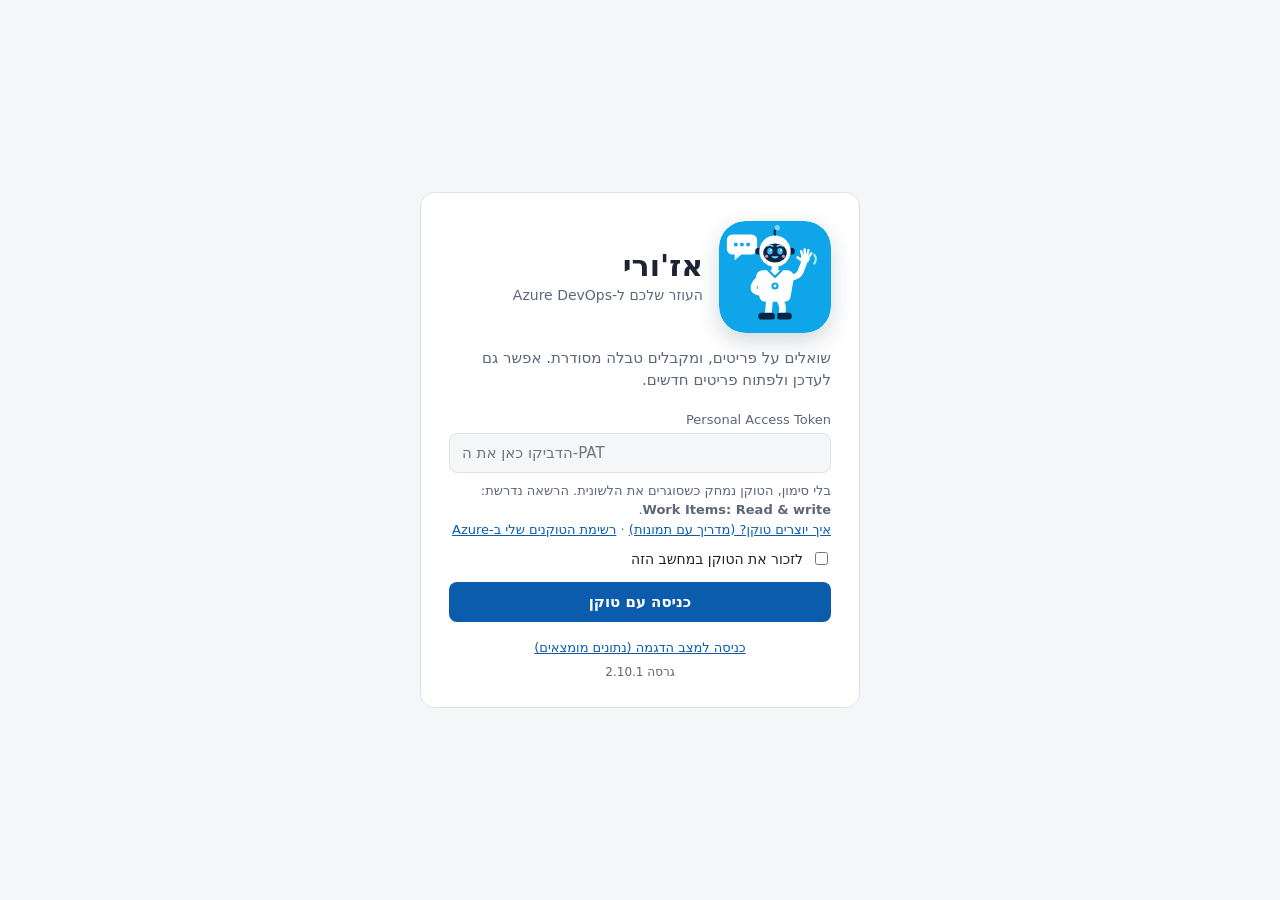
==== index.html @ 6123f3ff "2.10.1: Shared Services as a table in the team settings Co-Authored-By: Claude Opus 5.5 <noreply@ant" ====
<!doctype html>
<!-- אז'ורי (Azure Chat 2) -->
<html lang="he" dir="rtl">
<head>
<meta charset="utf-8">
<meta name="viewport" content="width=device-width, initial-scale=1">
<title>אז'ורי</title>
<link rel="icon" href="img/azuri-face.svg" type="image/svg+xml">
<link rel="stylesheet" href="css/app.css">
</head>
<body>

<!-- Login screen -->
<section id="login">
  <div class="card">
    <div class="brand"><img class="brand-bot" src="img/azuri.svg" alt="" width="112" height="112"><div><h1>אז'ורי</h1><p class="brand-sub">העוזר שלכם ל-Azure DevOps</p></div></div>
    <p>שואלים על פריטים, ומקבלים טבלה מסודרת. אפשר גם לעדכן ולפתוח פריטים חדשים.</p>

    <div id="msBlock">
      <button class="btn block ms" id="msLogin">
        <svg viewBox="0 0 21 21" aria-hidden="true"><rect x="1" y="1" width="9" height="9" fill="#f25022"/><rect x="11" y="1" width="9" height="9" fill="#7fba00"/><rect x="1" y="11" width="9" height="9" fill="#00a4ef"/><rect x="11" y="11" width="9" height="9" fill="#ffb900"/></svg>
        התחברות עם חשבון Microsoft
      </button>
      <div class="sep">או</div>
    </div>

    <form id="patForm">
      <label for="pat">Personal Access Token</label>
      <input class="field" id="pat" type="password" autocomplete="off" spellcheck="false" placeholder="הדביקו כאן את ה-PAT">
      <p class="small" style="margin:8px 0 10px">
        בלי סימון, הטוקן נמחק כשסוגרים את הלשונית. הרשאה נדרשת: <b>Work Items: Read &amp; write</b>.<br>
        <a href="help.html#token" target="_blank" rel="noopener">איך יוצרים טוקן? (מדריך עם תמונות)</a> · <a id="patHelp" target="_blank" rel="noopener">רשימת הטוקנים שלי ב-Azure</a>
      </p>
      <label class="remember"><input type="checkbox" id="remember"> לזכור את הטוקן במחשב הזה</label>
      <button class="btn block" id="patBtn" type="submit">כניסה עם טוקן</button>
    </form>

    <div id="loginErr" class="err hidden"></div>
    <div class="demo-link"><button id="demoBtn" type="button">כניסה למצב הדגמה (נתונים מומצאים)</button></div>
    <div class="ver" id="verLogin"></div>
  </div>
</section>

<!-- Main app -->
<section id="app" class="hidden">
  <header>
    <h2><img class="logo" src="img/azuri-face.svg" alt="" width="30" height="30"><span>אז'ורי</span> <span class="org">· <span id="orgName"></span></span></h2>
    <span class="who" id="who"></span>
    <button class="btn" id="newBtn">+ פריט חדש</button>
    <button class="btn bdbtn" id="bdBtn" title="פירוק פיצ'ר ל-User Stories ו-Tasks">פירוק פיצ'ר</button>
    <div class="menuwrap">
      <button class="btn ghost" id="setMenuBtn" aria-haspopup="menu" aria-expanded="false" aria-controls="setMenu">הגדרות <span aria-hidden="true">▾</span></button>
      <div class="menu hidden" id="setMenu" role="menu">
        <button type="button" role="menuitem" id="settingsBtn">הגדרת עמודות בדוח</button>
        <button type="button" role="menuitem" id="teamBtn">הגדרות לפתיחת פריט חדש</button>
      </div>
    </div>
    <button class="btn danger" id="clearBtn">ניקוי שיחה</button>
    <a class="btn info" id="helpBtn" href="help.html#usage" target="_blank" rel="noopener">מדריך</a>
    <button class="btn iconbtn danger-ic" id="logoutBtn" title="התנתקות" aria-label="התנתקות"><svg viewBox="0 0 24 24" aria-hidden="true" fill="none" stroke="currentColor" stroke-width="2" stroke-linecap="round" stroke-linejoin="round"><path d="M14 4H6a1 1 0 0 0-1 1v14a1 1 0 0 0 1 1h8"/><circle cx="11" cy="12" r=".6" fill="currentColor"/><path d="M15 12h7"/><path d="M19 9l3 3-3 3"/></svg></button>
  </header>
  <div class="banner hidden" id="demoBanner">מצב הדגמה: הנתונים מומצאים ולא מגיעים מ-Azure DevOps</div>
  <main id="chat"><div class="wrap" id="msgs"></div></main>
  <footer>
    <div class="chips" id="chips"></div>
    <form class="composer" id="composer">
      <textarea id="input" rows="1" placeholder="לדוגמה: 110047, 112074  או  110047 רק Title ו-State"></textarea>
      <button class="btn" type="submit" id="sendBtn">שליחה</button>
    </form>
  </footer>
</section>

<div class="overlay hidden" id="settings" role="dialog" aria-modal="true" aria-labelledby="setTitle">
  <div class="dialog">
    <div class="dlg-head">
      <h3 id="setTitle">הגדרת עמודות בדוח</h3>
      <p>העמודות והסדר שיופיעו בכל טבלה. ההגדרה נשמרת רק אצלך, במחשב הזה. אפשר עדיין לשנות לבקשה בודדת עם "רק", "תוסיף" ו"בלי".</p>
    </div>
    <div class="dlg-body">
      <div id="colList"></div>
      <div class="addrow">
        <select id="addSelect" aria-label="שדה להוספה"></select>
        <button class="btn ghost" type="button" id="addKnown">הוספה</button>
      </div>
      <div class="addrow">
        <input id="addCustom" placeholder="שדה אחר לפי שם, למשל Commited1" aria-label="שם שדה מותאם">
        <button class="btn ghost" type="button" id="addCustomBtn">הוספה</button>
      </div>
    </div>
    <div class="dlg-foot">
      <button class="btn" type="button" id="setSave">שמירה</button>
      <button class="btn ghost" type="button" id="setCancel">ביטול</button>
      <span class="sp"></span>
      <button class="btn ghost" type="button" id="setReset">איפוס לברירת המחדל של הצוות</button>
    </div>
  </div>
</div>

<div class="overlay hidden" id="bdDlg" role="dialog" aria-modal="true" aria-labelledby="bdTitle">
  <div class="dialog bd-dialog">
    <div class="dlg-head">
      <h3 id="bdTitle">פירוק פיצ'ר</h3>
      <p>כתבו במילים שלכם מה הפיצ'ר צריך לעשות. אז'ורי יפרק אותו ל-User Stories עם תנאי קבלה, בדיקות ו-Tasks. בשלב הזה שום דבר לא נשמר ב-Azure.</p>
    </div>
    <div class="dlg-body">
      <label for="bdText">מה הפיצ'ר שרוצים לעשות? <span class="req">*</span></label>
      <textarea id="bdText" class="bd-in" rows="5" placeholder="לדוגמה: מסך שבו החשב רואה את כל המוסדות שקיבלו תמיכה, עם סינון לפי שנה וסכום וייצוא לאקסל"></textarea>
      <label for="bdValue">מה הערך העסקי ללקוח? <span class="req">*</span></label>
      <textarea id="bdValue" class="bd-in" rows="2" placeholder="לדוגמה: החשב יודע תוך דקה כמה מוסדות קיבלו תמיכה, בלי לבקש דוח"></textarea>
      <label for="bdRole">מי המשתמש העיקרי?</label>
      <input id="bdRole" class="bd-in" placeholder="לדוגמה: חשב, רכזת, מנהל מערכת">
      <fieldset class="bd-ui">
        <legend>לפרק לרמת Task? <span class="req">*</span></legend>
        <label><input type="radio" name="bdTasks" value="1"> כן</label>
        <label><input type="radio" name="bdTasks" value="0"> לא</label>
      </fieldset>
      <div class="bd-small bd-hint">כן: לכל US ייפתחו Tasks של אפיון, פיתוח ובדיקות QA. השעות שתזינו ייכנסו ל-Original Estimate וגם ל-Remaining Work.</div>
      <fieldset class="bd-ui">
        <legend>האם נדרשים Shared Services? <span class="req">*</span></legend>
        <label><input type="radio" name="bdShared" value="1"> כן</label>
        <label><input type="radio" name="bdShared" value="0"> לא</label>
      </fieldset>
      <fieldset class="bd-svc hidden" id="bdSvcList">
        <legend>מי נדרש? לכל אחד ייפתח User Story ייעודי</legend>
        <div id="bdSvcBoxes"></div>
      </fieldset>
      <div class="bd-err hidden" id="bdErr" role="alert"></div>
    </div>
    <div class="dlg-foot">
      <button class="btn" type="button" id="bdGo">פירוק</button>
      <button class="btn ghost" type="button" id="bdCancel">ביטול</button>
      <span class="sp"></span>
      <button class="btn ghost" type="button" id="bdImport" title="קובץ CSV או Excel במבנה של אז'ורי (למשל מ-AI)">ייבוא מקובץ</button>
      <input type="file" id="bdImportFile" class="bd-file" accept=".csv,.xlsx,.json,.txt,.md" aria-label="ייבוא פירוק מקובץ">
    </div>
  </div>
</div>

<div class="overlay hidden" id="lightbox" role="dialog" aria-modal="true" aria-label="תמונה">
  <figure class="lb"><img id="lbImg" alt=""><figcaption id="lbCap"></figcaption></figure>
</div>

<div class="tpanel hidden" id="bcPanel" role="dialog" aria-modal="true" aria-labelledby="bcTitle">
  <div class="tp-head">
    <h2 id="bcTitle">יצירת הפירוק ב-Azure</h2>
    <span class="sp"></span>
    <button class="btn ghost" id="bcClose" type="button">סגירה</button>
  </div>
  <div class="tp-body" id="bcBody"></div>
  <div class="bc-foot hidden" id="bcFoot">
    <div id="bcCheck" aria-live="polite"></div>
    <div class="bc-foot-acts">
      <button class="btn" type="button" id="bcGo" disabled>יש להשלים פרטים</button>
      <div class="bc-confirm hidden" id="bcConfirm">
        <span id="bcConfirmText"></span>
        <button class="btn" type="button" id="bcYes">כן, ליצור</button>
        <button class="btn ghost" type="button" id="bcNo">חזרה</button>
      </div>
    </div>
  </div>
</div>

<div class="tpanel hidden" id="teamPanel" role="dialog" aria-modal="true" aria-labelledby="teamTitle">
  <div class="tp-head">
    <h2 id="teamTitle">הגדרות לפתיחת פריט חדש</h2>
    <span class="tp-status" id="teamStatus"></span>
    <span class="sp"></span>
    <button class="btn" id="teamSave" type="button">שמירה לצוות</button>
    <button class="btn ghost" id="teamDownload" type="button">הורדת קובץ</button>
    <button class="btn ghost" id="teamClose" type="button">סגירה</button>
  </div>
  <div class="tp-confirm hidden" id="teamConfirm" role="alert"></div>
  <nav class="tabs" id="teamTabs" aria-label="לשוניות">
    <button type="button" data-tab="fields">שדות חובה</button>
    <button type="button" data-tab="template">תבנית Description</button>
    <button type="button" data-tab="shared">Shared Services</button>
    <button type="button" data-tab="github">חיבור ל-GitHub</button>
  </nav>
  <div class="tp-types" id="teamTypesRow"><span class="muted">סוג פריט:</span><div class="segs" id="teamTypes"></div></div>
  <div class="tp-body" id="teamBody"></div>
</div>

<aside class="epanel hidden" id="editPanel" role="dialog" aria-modal="true" aria-labelledby="epTitle">
  <div class="ep-head">
    <div class="ep-titles"><h2 id="epTitle"></h2><div class="muted" id="epSub"></div></div>
    <button class="btn ghost sm" type="button" id="epChild">+ תת-פריט</button>
    <a class="btn ghost sm" id="epLink" target="_blank" rel="noopener">פתיחה ב-Azure</a>
    <button class="btn ghost sm" type="button" id="epClose" aria-label="סגירה">✕</button>
  </div>
  <div class="ep-body">
    <div id="epCreateRow" class="hidden">
      <div id="epAskParent" class="askparent hidden">
        <span class="eplabel" id="epAskText">האם יש Epic אב?</span>
        <div class="segs" role="radiogroup" aria-labelledby="epAskText"><button type="button" class="seg" role="radio" data-v="yes">כן</button><button type="button" class="seg" role="radio" data-v="no">לא</button></div>
      </div>
      <div id="epParentWrap">
      <label class="eplabel" for="epParent" id="epParentLabel">פריט אב (חובה)</label>
      <div class="parentrow picker"><input id="epParent" placeholder="מספר פריט, או מילים מהכותרת / התיאור" autocomplete="off" role="combobox" aria-controls="epParentList" aria-autocomplete="list"><div class="pk-panel hidden" id="epParentList" role="listbox"></div><span id="epParentInfo" class="muted"></span></div>
      </div>
      <span class="eplabel" id="epTypesLabel">סוג פריט</span>
      <div class="segs" id="epTypes" role="group" aria-labelledby="epTypesLabel"></div>
    </div>
    <div id="epFields"></div>
    <select id="epAdd" aria-label="הוספת שדה לעריכה"></select>
    <div id="epCommentWrap">
      <label for="epComment" class="eplabel">תגובה לדיון (לא חובה)</label>
      <textarea id="epComment" rows="3" placeholder="תתווסף ל-Discussion של הפריט"></textarea>
    </div>
    <div class="epcheck" id="epCheck" aria-live="polite"></div>
  </div>
  <div class="ep-foot">
    <button class="btn" type="button" id="epSave" disabled>שמירה ב-Azure</button>
    <button class="btn ghost" type="button" id="epCancel">ביטול</button>
  </div>
</aside>

<div class="toast" id="toast"></div>

<script src="js/team.js"></script>
<script src="js/meta.js"></script>
<script src="js/team-settings.js"></script>
<script src="js/pickers.js"></script>
<script src="js/edit.js"></script>
<script src="js/search.js"></script>
<script src="js/breakdown.js"></script>
<script src="js/breakdown-ui.js"></script>
<script src="js/breakdown-create.js"></script>
<script src="js/core.js"></script>
</body>
</html>
---- css/app.css ----
:root{
  --bg:#f5f6f8; --panel:#ffffff; --ink:#1d2330; --muted:#5d6678; --line:#dde1e8;
  --accent:#0b5cad; --accent-ink:#ffffff; --accent-soft:#e6eff9;
  --user:#0b5cad; --user-ink:#ffffff; --bad:#b42318; --bad-soft:#fdecea; --warn-soft:#fff6db;
  --row:#fafbfc; --radius:10px;
  font-family:"Segoe UI",system-ui,-apple-system,Arial,sans-serif;
}
@media (prefers-color-scheme: dark){
  :root{--bg:#14171d;--panel:#1c2028;--ink:#e7eaf0;--muted:#9aa3b5;--line:#2e3440;--accent:#5ea0e8;--accent-ink:#0d1520;--accent-soft:#1f2c3d;--user:#2d5f96;--user-ink:#fff;--bad:#ff8a80;--bad-soft:#3a1f1f;--warn-soft:#3a3220;--row:#20252e}
}
*{box-sizing:border-box}
html,body{margin:0;height:100%;background:var(--bg);color:var(--ink);font-size:15px}
button{font:inherit;cursor:pointer}
input,textarea{font:inherit;color:inherit}
.hidden{display:none!important}

/* Login */
#login{min-height:100%;display:flex;align-items:center;justify-content:center;padding:24px 16px}
.card{background:var(--panel);border:1px solid var(--line);border-radius:14px;padding:28px;max-width:440px;width:100%}
.card h1{font-size:22px;margin:0 0 6px}
.card p{color:var(--muted);margin:0 0 20px;line-height:1.5}
.btn{border:0;border-radius:8px;padding:11px 16px;background:var(--accent);color:var(--accent-ink);font-weight:600}
.btn:disabled{opacity:.6;cursor:default}
.btn.ghost{background:transparent;color:var(--accent);border:1px solid var(--line);font-weight:500}
.btn.block{width:100%}
.ms{display:flex;align-items:center;justify-content:center;gap:10px}
.ms svg{width:18px;height:18px}
.sep{display:flex;align-items:center;gap:10px;color:var(--muted);font-size:13px;margin:18px 0}
.sep::before,.sep::after{content:"";flex:1;height:1px;background:var(--line)}
label{display:block;font-size:13px;color:var(--muted);margin-bottom:6px}
.field{width:100%;padding:10px 12px;border:1px solid var(--line);border-radius:8px;background:var(--bg);direction:ltr;text-align:left}
.small{font-size:13px;color:var(--muted);line-height:1.5}
.small a{color:var(--accent)}
.err{background:var(--bad-soft);color:var(--bad);border-radius:8px;padding:10px 12px;font-size:14px;margin-top:14px}
.remember{display:flex;align-items:center;gap:8px;font-size:14px;color:var(--ink);margin:0 0 14px;cursor:pointer}
.demo-link{display:block;text-align:center;margin-top:18px;font-size:13px;color:var(--muted)}
.demo-link button{background:none;border:0;color:var(--accent);text-decoration:underline;padding:0}

/* App */
#app{height:100%;display:flex;flex-direction:column}
header{display:flex;align-items:center;gap:12px;padding:12px 16px;background:var(--panel);border-bottom:1px solid var(--line)}
header h2{font-size:17px;margin:0;flex:1}
header .who{font-size:13px;color:var(--muted)}
header .btn{padding:7px 12px;font-size:13px}
.banner{background:var(--warn-soft);text-align:center;font-size:13px;padding:6px 16px}
#chat{flex:1;overflow-y:auto;padding:20px 16px}
.wrap{max-width:1200px;margin:0 auto;display:flex;flex-direction:column;gap:14px}
.msg{max-width:100%}
.msg.user{align-self:flex-start;background:var(--user);color:var(--user-ink);padding:9px 14px;border-radius:14px 14px 14px 4px;max-width:80%;white-space:pre-wrap}
.msg.bot{align-self:stretch;background:var(--panel);border:1px solid var(--line);border-radius:var(--radius);padding:14px}
.msg.bot.error{background:var(--bad-soft);color:var(--bad);border-color:transparent}
.meta{font-size:13px;color:var(--muted);margin-bottom:10px;display:flex;flex-wrap:wrap;gap:8px;align-items:center}
.meta .sp{flex:1}
.actions{display:flex;gap:8px}
.actions .btn{padding:6px 12px;font-size:13px}
.tbl{position:relative;overflow-x:auto;border:1px solid var(--line);border-radius:8px}
table{border-collapse:collapse;width:100%;font-size:14px}
th,td{padding:8px 10px;border-bottom:1px solid var(--line);text-align:right;vertical-align:top}
th{background:var(--accent-soft);font-weight:600;position:sticky;top:0}
tr:nth-child(even) td{background:var(--row)}
td.long{white-space:pre-wrap;min-width:280px;max-width:640px;line-height:1.5}
td.na{color:var(--muted)}
td.att{white-space:pre-wrap;min-width:180px;max-width:260px;line-height:1.5}
td a{color:var(--accent);text-decoration:none;font-weight:600}
td.missing{color:var(--bad)}
.notes{font-size:13px;color:var(--muted);margin-top:10px;line-height:1.6}
.help h3{margin:0 0 8px;font-size:15px}
.help code{background:var(--accent-soft);padding:1px 6px;border-radius:4px;direction:ltr;unicode-bidi:embed}
.help ul{margin:6px 0 0;padding-inline-start:20px;line-height:1.8}
.typing{color:var(--muted);font-size:14px}
footer{background:var(--panel);border-top:1px solid var(--line);padding:12px 16px}
.composer{max-width:1200px;margin:0 auto;display:flex;gap:10px;align-items:flex-end}
.composer textarea{flex:1;resize:none;border:1px solid var(--line);border-radius:10px;padding:10px 12px;background:var(--bg);min-height:44px;max-height:160px}
.chips{max-width:1200px;margin:0 auto 8px;display:flex;gap:6px;flex-wrap:wrap}
.chip{border:1px solid var(--line);background:var(--bg);color:var(--muted);border-radius:999px;padding:4px 10px;font-size:12px}
/* Settings */
.overlay{position:fixed;inset:0;background:rgba(10,14,22,.45);display:flex;align-items:center;justify-content:center;padding:16px;z-index:10}
.dialog{background:var(--panel);border:1px solid var(--line);border-radius:14px;width:100%;max-width:520px;max-height:90vh;display:flex;flex-direction:column}
.dialog h3{margin:0;font-size:17px}
.dlg-head{padding:16px 18px 6px}
.dlg-head p{margin:6px 0 0;font-size:13px;color:var(--muted);line-height:1.5}
.dlg-body{padding:8px 18px;overflow-y:auto}
.dlg-foot{padding:12px 18px 16px;display:flex;gap:8px;border-top:1px solid var(--line)}
.dlg-foot .sp{flex:1}
.colrow{display:flex;align-items:center;gap:8px;padding:7px 10px;border:1px solid var(--line);border-radius:8px;margin-bottom:6px;background:var(--bg)}
.colrow .nm{flex:1;font-size:14px}
.colrow .nm small{color:var(--muted)}
.ib{border:1px solid var(--line);background:var(--panel);color:var(--ink);border-radius:6px;width:30px;height:28px;padding:0;font-size:14px}
.ib:disabled{opacity:.35;cursor:default}
.ib.del{color:var(--bad)}
.addrow{display:flex;gap:8px;margin:12px 0 4px}
.addrow select,.addrow input{flex:1;padding:8px 10px;border:1px solid var(--line);border-radius:8px;background:var(--bg);min-width:0}
.addrow .btn{padding:8px 12px;font-size:13px}
.ver{font-size:12px;color:var(--muted);text-align:center;margin-top:10px}
.imgref{display:block;margin:6px 0;position:relative}
.imgref .ph{color:var(--muted);font-size:13px}
.imgref.failed .ph{color:var(--bad)}
.imgref .sr{position:absolute;width:1px;height:1px;overflow:hidden;clip:rect(0 0 0 0)}
.thumb{display:block;max-width:min(240px,100%);max-height:170px;border:1px solid var(--line);border-radius:6px;cursor:zoom-in;background:#fff}
.lb{margin:0;max-width:95vw;max-height:92vh;display:flex;flex-direction:column;align-items:center;gap:8px;cursor:zoom-out}
.lb img{max-width:95vw;max-height:85vh;border-radius:8px;background:#fff}
.lb figcaption{color:#fff;font-size:14px}
.toast{position:fixed;bottom:90px;left:50%;transform:translateX(-50%);background:var(--ink);color:var(--panel);padding:8px 14px;border-radius:8px;font-size:14px;opacity:0;transition:opacity .2s;pointer-events:none}
.toast.show{opacity:1}
@media (max-width:600px){header .who{display:none} td.long{min-width:240px}}

/* ---------- Team settings ---------- */
.tpanel{position:fixed;inset:0;background:var(--bg);z-index:20;display:flex;flex-direction:column}
.tp-head{display:flex;align-items:center;gap:10px;flex-wrap:wrap;padding:12px 16px;background:var(--panel);border-bottom:1px solid var(--line)}
.tp-head h2{margin:0;font-size:17px}
.tp-head .btn{padding:7px 12px;font-size:13px}
.tp-status{font-size:13px;color:var(--muted)}
.tp-status.dirty{color:var(--bad)}
.tp-confirm{display:flex;align-items:center;gap:10px;flex-wrap:wrap;padding:10px 16px;background:var(--warn-soft);font-size:14px}
.tp-confirm .btn{padding:6px 12px;font-size:13px}
.tabs{display:flex;gap:4px;padding:8px 16px 0;background:var(--panel);border-bottom:1px solid var(--line);overflow-x:auto}
.tabs button{border:0;background:none;padding:9px 14px;color:var(--muted);border-bottom:3px solid transparent;font-weight:600;white-space:nowrap}
.tabs button.on{color:var(--accent);border-bottom-color:var(--accent)}
.tp-types{display:flex;align-items:center;gap:10px;flex-wrap:wrap;padding:10px 16px}
.segs{display:flex;gap:6px;flex-wrap:wrap}
.seg{border:1px solid var(--line);background:var(--panel);color:var(--ink);border-radius:999px;padding:5px 12px;font-size:13px}
.seg.on{background:var(--accent);border-color:var(--accent);color:var(--accent-ink)}
.tp-body{flex:1;overflow-y:auto;padding:4px 16px 24px;max-width:1200px;width:100%;margin:0 auto}
.tbar{display:flex;align-items:center;gap:10px;flex-wrap:wrap;margin:10px 0}
.tbar input[type=search]{padding:8px 10px;border:1px solid var(--line);border-radius:8px;background:var(--panel);min-width:220px}
.chk{display:inline-flex;align-items:center;gap:6px;font-size:14px;cursor:pointer}
.muted{color:var(--muted);font-size:13px}
.pad{padding:16px}
.sp{flex:1}
.fgroup{background:var(--panel);border:1px solid var(--line);border-radius:10px;margin:10px 0}
.fgroup summary{padding:10px 14px;font-weight:600;cursor:pointer}
.ftable,.ttable{border-collapse:collapse;width:100%;font-size:14px}
.ftable th,.ftable td,.ttable th,.ttable td{padding:7px 10px;border-top:1px solid var(--line);text-align:right;vertical-align:middle}
.ftable th,.ttable th{background:var(--accent-soft);font-weight:600}
.ftable td.ref{color:var(--muted)}
.ftable td.ref small{display:block;font-size:11px;opacity:.8}
.ftable input[type=checkbox],.ttable input[type=checkbox]{width:18px;height:18px}
.lock{font-size:11px;color:var(--muted);margin-inline-start:6px}
.ttable{background:var(--panel);border:1px solid var(--line);border-radius:10px}
.ttable td.ord{white-space:nowrap}
.ttable td.c{text-align:center}
.ttable .hin{width:100%;min-width:220px;padding:7px 9px;border:1px solid var(--line);border-radius:6px;background:var(--bg)}
.ttable .rich{min-height:34px;min-width:200px;padding:6px 9px;border:1px solid var(--line);border-radius:6px;background:var(--bg);line-height:1.5}
.alias{font-size:11px;color:var(--muted);margin-top:3px}
.pvwrap{margin-top:14px;border:1px solid var(--line);border-radius:10px;background:var(--panel)}
.pvhead{padding:8px 12px;font-size:13px;color:var(--muted);border-bottom:1px solid var(--line)}
.pv{padding:12px 14px;line-height:1.6;background:#fff;color:#1d2330;border-radius:0 0 10px 10px}
.reqmark{font-size:11px;font-weight:600;color:#fff;background:#b42318;border-radius:4px;padding:1px 6px;margin-inline-start:6px;text-decoration:none;display:inline-block}
.ghbox{max-width:680px;background:var(--panel);border:1px solid var(--line);border-radius:10px;padding:16px 18px;margin-top:10px;line-height:1.6}
.ghbox .field{margin-bottom:8px}
.ghbox code{background:var(--accent-soft);padding:1px 6px;border-radius:4px}
@media (max-width:700px){.ttable thead{display:none}.ttable tr{display:grid;grid-template-columns:1fr auto;gap:6px;padding:8px;border-top:1px solid var(--line)}.ttable td{border:0;padding:2px}.ttable td.ord{grid-column:1/-1}}

/* ---------- Editing ---------- */
td.ed{cursor:pointer}
td.ed:hover{outline:2px solid var(--accent-soft);outline-offset:-2px;background:var(--accent-soft)}
td.idc{white-space:nowrap}
.rowedit{border:0;background:none;color:var(--accent);margin-inline-start:6px;padding:0 4px;font-size:14px;opacity:.65}
.rowedit:hover,.rowedit:focus{opacity:1}
.btn.sm{padding:5px 10px;font-size:12px}
.epanel{position:fixed;top:0;bottom:0;inset-inline-start:0;width:min(560px,100vw);background:var(--panel);border-inline-end:1px solid var(--line);box-shadow:0 0 0 100vmax rgba(10,14,22,.35);z-index:15;display:flex;flex-direction:column}
.ep-head{display:flex;align-items:flex-start;gap:8px;padding:14px 16px;border-bottom:1px solid var(--line)}
.ep-titles{flex:1;min-width:0}
.ep-titles h2{margin:0;font-size:17px}
.ep-titles .muted{white-space:nowrap;overflow:hidden;text-overflow:ellipsis}
.ep-body{flex:1;overflow-y:auto;padding:12px 16px;display:flex;flex-direction:column;gap:10px}
.ep-foot{display:flex;gap:8px;padding:12px 16px;border-top:1px solid var(--line)}
.eprow{border:1px solid var(--line);border-radius:10px;padding:10px;background:var(--bg)}
.eprow.needed{border-color:var(--bad);background:var(--bad-soft)}
.ephead{display:flex;align-items:center;gap:8px;margin-bottom:6px}
.ephead label{flex:1;font-weight:600;font-size:14px;color:var(--ink);margin:0}
.need{font-size:11px;font-weight:600;color:#fff;background:#b42318;border-radius:4px;padding:1px 6px;margin-inline-start:8px}
.editor select,.editor input,#epAdd,#epComment{width:100%;padding:8px 10px;border:1px solid var(--line);border-radius:8px;background:var(--panel);font:inherit;color:inherit}
#epComment{resize:vertical}
.eplabel{font-size:13px;color:var(--muted);margin:0}
.rtbar{display:flex;gap:4px;margin-bottom:6px;flex-wrap:wrap}
.rich.big{min-height:140px;max-height:420px;overflow:auto;padding:8px 10px;border:1px solid var(--line);border-radius:8px;background:#fff;color:#1d2330;line-height:1.55}
.rich.big img,.edimg{max-width:100%;height:auto}
.epcheck .bad,.ptable .bad{color:var(--bad)}
.epcheck .bad{background:var(--bad-soft);border-radius:8px;padding:8px 10px;margin-bottom:6px}
.diffs{border:1px solid var(--line);border-radius:8px;padding:8px 10px;background:var(--panel);display:flex;flex-direction:column;gap:4px;font-size:14px}
.before{color:var(--muted);text-decoration:line-through}
.after{color:var(--ink);font-weight:600}
.msg.bot.ok{background:var(--accent-soft);border-color:transparent;font-size:14px}
.ptable td.warn{color:#9a6700}
.ptable td.okc{color:#1a7f37;font-weight:600}
.fillbox{margin-top:10px;display:flex;flex-direction:column;gap:8px}
.fillnote{font-size:13px;color:var(--bad)}
.actions.pa{margin-top:10px}
@media (prefers-color-scheme: dark){.ptable td.okc{color:#5fd07a}.ptable td.warn{color:#e3b341}}

/* ---------- Creating ---------- */
#epCreateRow{display:flex;flex-direction:column;gap:8px}
#epCreateRow.hidden{display:none}
.parentrow{display:flex;flex-direction:column;gap:4px}
.parentrow input{width:100%;padding:8px 10px;border:1px solid var(--line);border-radius:8px;background:var(--panel);font:inherit;color:inherit;direction:rtl;unicode-bidi:plaintext;text-align:right}
#epParentInfo.bad{color:var(--bad)}
#epParentInfo.warn{color:#9a6700}
.msg.bot.ok .again{margin-inline-start:8px;vertical-align:middle}
@media (max-width:600px){header .btn{padding:6px 9px}}
@media (max-width:600px){
  header{flex-wrap:wrap;gap:8px;padding:10px 12px}
  header h2{flex-basis:100%;font-size:16px}
  header .btn{padding:6px 9px;font-size:12px}
}

/* ---------- Pickers ---------- */
.picker{position:relative}
.pk-input,.pk-btn{width:100%;padding:8px 10px;border:1px solid var(--line);border-radius:8px;background:var(--panel);font:inherit;color:inherit;text-align:right}
.pk-input.invalid{border-color:var(--bad)}
.pk-note{font-size:12px;color:var(--bad);margin-top:4px}
.pk-btn{display:flex;flex-direction:column;align-items:flex-start;gap:2px;cursor:pointer}
.pk-btn small{color:var(--muted);font-size:11px;max-width:100%;overflow:hidden;text-overflow:ellipsis;white-space:nowrap}
.pk-ph{color:var(--muted)}
.pk-panel{position:absolute;inset-inline:0;top:calc(100% + 4px);z-index:30;background:var(--panel);border:1px solid var(--line);border-radius:10px;box-shadow:0 8px 24px rgba(10,14,22,.18);max-height:320px;overflow:auto;padding:4px}
.pk-opt{padding:7px 10px;border-radius:6px;cursor:pointer;font-size:14px}
.pk-opt small{color:var(--muted);font-size:11px;margin-inline-start:6px}
.pk-opt.on,.pk-opt:hover{background:var(--accent-soft)}
.pk-empty,.pk-hint{padding:8px 10px;font-size:13px;color:var(--muted)}
.pk-hint{border-top:1px solid var(--line);margin-top:4px}
.pk-panel.tree{padding:6px}
.pk-search{width:100%;padding:7px 9px;border:1px solid var(--line);border-radius:6px;background:var(--bg);font:inherit;color:inherit;margin-bottom:4px}
.pk-tree ul{list-style:none;margin:0;padding:0}
.pk-node{display:flex;align-items:center;gap:2px;border-radius:6px}
.pk-node.sel{background:var(--accent-soft)}
.pk-tg{width:22px;height:26px;border:0;background:none;color:var(--muted);padding:0;flex:none;font-size:13px}
.pk-name{border:0;background:none;color:var(--ink);padding:5px 6px;text-align:right;flex:1;border-radius:6px;font-size:14px}
.pk-name:hover{background:var(--accent-soft)}
.pk-name small{color:var(--muted);font-size:11px;margin-inline-start:6px}
.pk-cur{font-size:11px;font-weight:600;color:#fff;background:var(--accent);border-radius:4px;padding:1px 6px;margin-inline-start:6px}
.pk-dates{unicode-bidi:isolate;display:inline-block}
.askparent{display:flex;align-items:center;gap:10px;flex-wrap:wrap;margin:6px 0 4px}
.askparent .eplabel{margin:0}
a.btn{text-decoration:none;display:inline-block}

/* Header: settings menu, colored buttons, logout icon */
.menuwrap{position:relative}
.menu{position:absolute;top:calc(100% + 6px);inset-inline-start:0;z-index:40;min-width:220px;background:var(--panel);border:1px solid var(--line);border-radius:10px;box-shadow:0 8px 24px rgba(0,0,0,.14);padding:6px;display:flex;flex-direction:column}
.menu button{background:none;border:0;text-align:start;padding:9px 12px;border-radius:7px;color:var(--ink);font-size:14px;white-space:nowrap}
.menu button:hover,.menu button:focus-visible{background:var(--accent-soft);outline:none}
header .btn.danger{background:#d92d20;color:#fff;border:1px solid #d92d20}
header .btn.danger:hover{background:#b42318}
header .btn.info{background:#e0f2fe;color:#075985;border:1px solid #7dd3fc;font-weight:600}
header .btn.info:hover{background:#bae6fd}
header .btn.iconbtn{display:inline-flex;align-items:center;justify-content:center;padding:6px 8px;background:transparent;border:1px solid #f4b4ae}
header .btn.danger-ic{color:#d92d20}
header .btn.danger-ic:hover{background:#fdecea}
header .btn.iconbtn svg{width:20px;height:20px}
@media (prefers-color-scheme: dark){
  header .btn.info{background:#0c4a6e;color:#e0f2fe;border-color:#0369a1}
  header .btn.danger-ic{color:#ff8a80;border-color:#7a2e28}
  header .btn.danger-ic:hover{background:#3a1f1f}
}
#epParentList{top:42px}
#epParentList .pk-opt b{margin-inline-end:6px}

/* Chosen parent card */
#epParentInfo.parentcard{display:block;margin-top:6px;padding:8px 12px;border:1px solid var(--accent);border-inline-start:4px solid var(--accent);border-radius:8px;background:var(--accent-soft);color:var(--ink);font-size:14px;line-height:1.5}
#epParentInfo.parentcard .pc-under{color:var(--muted);font-size:12px}
#epParentInfo.parentcard .pc-type{display:inline-block;font-size:12px;font-weight:600;padding:1px 7px;border-radius:999px;background:var(--panel);border:1px solid var(--line)}
#epParentInfo.parentcard .pc-title{font-weight:600}
#epParentInfo.parentcard .pc-state{display:inline-block;font-size:12px;color:var(--muted);margin-inline-start:6px}
#epParentInfo.parentcard.warn{border-color:#d4a72c;background:var(--warn-soft)}
#epParentInfo.parentcard .pc-warn{color:#9a6700;font-size:13px;margin-top:2px}

/* Azuri branding */
.brand{display:flex;align-items:center;gap:16px;margin-bottom:14px}
.brand-bot{width:112px;height:112px;flex:none;border-radius:26px;box-shadow:0 8px 22px rgba(11,37,69,.18)}
.brand h1{font-size:30px;margin:0}
.card p.brand-sub{margin:2px 0 0;font-size:14px}
header h2{display:flex;align-items:center;gap:8px}
header h2 .logo{width:30px;height:30px;border-radius:8px;flex:none}
header h2 .org{color:var(--muted);font-weight:500;font-size:14px}
.hello{display:flex;align-items:flex-start;gap:16px}
.hello-bot{width:84px;height:84px;flex:none;border-radius:20px;box-shadow:0 6px 16px rgba(11,37,69,.14)}
.hello h3{margin:4px 0 6px;font-size:17px}
.hello p{margin:0 0 6px;line-height:1.6}
.hello .hello-tip{color:var(--muted);font-size:14px}
.hello code{background:var(--accent-soft);padding:1px 6px;border-radius:4px;unicode-bidi:plaintext}
@media (max-width:480px){.brand-bot{width:84px;height:84px}.hello-bot{width:56px;height:56px;border-radius:14px}}

/* Chat search results */
.srch{display:flex;flex-direction:column;gap:10px}
.msg.loading .srch{opacity:.55;pointer-events:none}
.srch-head{display:flex;align-items:center;gap:12px;flex-wrap:wrap}
.srch-title{flex:1;min-width:200px}
.srch-empty{color:var(--muted);font-size:14px}
.srch-list{display:flex;flex-direction:column;border:1px solid var(--line);border-radius:10px;max-height:420px;overflow:auto;background:var(--panel)}
.srch-row{display:flex;align-items:center;gap:10px;padding:8px 12px;border-top:1px solid var(--line)}
.srch-row:first-child{border-top:0}
.srch-row.on{background:var(--accent-soft)}
.srch-row input{width:18px;height:18px;flex:none;margin:0;cursor:pointer}
.srch-lab{flex:1;min-width:0;display:flex;flex-wrap:wrap;align-items:baseline;gap:4px 8px;cursor:pointer;margin:0;color:var(--ink);font-size:14px}
.srch-id{font-weight:700}
.srch-type{font-size:11px;font-weight:600;padding:1px 7px;border-radius:999px;border:1px solid var(--line);background:var(--bg);color:var(--muted)}
.srch-t{flex-basis:100%;font-weight:500}
.srch-meta{flex-basis:100%;font-size:12px;color:var(--muted)}
.srch-one{flex:none}
.srch-foot{display:flex;align-items:center;gap:8px}
.srch-foot input{width:18px;height:18px;margin:0}
.srch-foot label{margin:0;color:var(--ink);font-size:14px;cursor:pointer}
.srch-foot .sp{flex:1}

/* ---------- Feature breakdown (פירוק פיצ'ר) ---------- */
.btn.bdbtn{background:#7c3aed;color:#fff}
.btn.bd-ai{background:#7c3aed;color:#fff}
.bd-dialog{max-width:600px}
.bd-dialog label{margin-top:12px}
.bd-dialog label:first-child{margin-top:4px}
.bd-in{width:100%;padding:9px 11px;border:1px solid var(--line);border-radius:8px;background:var(--bg);color:var(--ink);font:inherit;resize:vertical}
.bd-in:focus{outline:2px solid var(--accent);outline-offset:1px}
.req{color:#b42318}
.bd-ui{border:0;padding:0;margin:14px 0 4px;display:flex;gap:18px;align-items:center;flex-wrap:wrap}
.bd-ui legend{font-size:13px;color:var(--muted);padding:0;margin-bottom:6px;float:right;width:100%}
.bd-ui label{display:inline-flex;align-items:center;gap:6px;margin:0;font-size:14px;color:var(--ink);cursor:pointer}
.bd-err{margin-top:10px;background:var(--bad-soft,#fdecea);color:var(--bad,#b42318);border-radius:8px;padding:8px 10px;font-size:13px}
.bd{display:flex;flex-direction:column;gap:12px}
.bd-title{font-size:16px;line-height:1.5;padding-inline-end:130px}
.bd-stats{display:flex;flex-wrap:wrap;gap:6px;margin-top:6px}
.bd-pill{background:var(--accent-soft);color:var(--ink);border-radius:999px;padding:3px 10px;font-size:12px;font-weight:600}
.bd-pill.bd-eng{background:#ede9fe;color:#5b21b6}
.bd-value{font-size:13px;color:var(--muted);margin-top:6px;line-height:1.5}
.bd-value span{font-weight:600}
.bd-plan{font-size:13px;display:flex;flex-wrap:wrap;gap:6px 10px;align-items:center}
.bd-sprint{border:1px dashed var(--line);border-radius:6px;padding:2px 8px}
.bd-list{list-style:none;margin:0;padding:0;display:flex;flex-direction:column;gap:8px}
.bd-us{border:1px solid var(--line);border-radius:10px;padding:10px 12px;background:var(--bg)}
.bd-us-top{display:flex;flex-wrap:wrap;gap:6px 10px;align-items:center}
.bd-num{font-size:12px;font-weight:700;color:var(--accent);direction:ltr;unicode-bidi:isolate}
.bd-us-t{font-weight:600;flex:1;min-width:140px}
.bd-tags{display:flex;gap:4px;flex-wrap:wrap}
.bd-tag{font-size:11px;border-radius:4px;padding:1px 6px;background:var(--panel);border:1px solid var(--line);white-space:nowrap}
.bd-tag.sp{font-weight:700}
.bd-tag.pr.p1{background:#fde2e1;color:#8a1c14;border-color:transparent}
.bd-tag.pr.p2{background:#fff1d6;color:#7a4b00;border-color:transparent}
.bd-tag.pr.p3,.bd-tag.pr.p4{background:#e7f3ea;color:#1f5130;border-color:transparent}
.bd-sent{font-size:14px;margin-top:6px;line-height:1.6}
.bd-us details{margin-top:6px}
.bd-us summary,.bd-uip summary,.bd-pshow summary{cursor:pointer;color:var(--accent);font-size:13px}
.bd-sec h4,.bd-aibox h4{margin:8px 0 2px;font-size:13px}
.bd-sec ul{margin:0;padding-inline-start:20px;font-size:13px;line-height:1.6}
.bd-tests{display:grid;grid-template-columns:1fr 1fr;gap:10px}
.bd-sec.pos h4{color:#1f7a3a}
.bd-sec.neg h4{color:#b42318}
.bd-uip pre{white-space:pre-wrap;background:var(--bg);border:1px solid var(--line);border-radius:8px;padding:10px;font:inherit;font-size:13px;margin:8px 0}
.bd-acts{display:flex;flex-wrap:wrap;gap:6px}
.bd-note{font-size:12px;color:var(--muted)}
.bd-aibox{border:1px solid #c4b5fd;border-radius:10px;padding:10px 12px;display:flex;flex-direction:column;gap:8px}
.bd-aibox h4{margin:0}
.bd-steps{margin:0;padding-inline-start:20px;font-size:13px;line-height:1.6}
.bd-small{margin:0;font-size:12px;color:var(--muted)}
.bd-aibox .btn{align-self:flex-start}
.bd-pshow textarea{margin-top:6px;font-size:12px}
@media (prefers-color-scheme: dark){
  .bd-pill.bd-eng{background:#2e1f52;color:#d8ccff}
  .bd-tag.pr.p1{background:#4a1f1c;color:#ffb4ab}
  .bd-tag.pr.p2{background:#43351a;color:#ffd98a}
  .bd-tag.pr.p3,.bd-tag.pr.p4{background:#1d3a26;color:#a6e3b5}
}
@media (max-width:640px){ .bd-tests{grid-template-columns:1fr} }

/* ---------- Create the breakdown in Azure ---------- */
.btn.bd-create{background:#15803d;color:#fff}
#bcPanel .tp-body{padding-bottom:16px}
.bc-intro{font-size:14px;line-height:1.6;margin:14px 0 4px}
.bc-sec{background:var(--panel);border:1px solid var(--line);border-radius:12px;padding:12px 14px;margin-top:14px}
.bc-sec h3{margin:0 0 10px;font-size:16px}
.bc-sec h4{margin:12px 0 6px;font-size:14px}
.bc-sec > p.muted{margin:-4px 0 10px}
.bc-grid{display:grid;grid-template-columns:repeat(auto-fill,minmax(260px,1fr));gap:10px}
.bc-grid .eprow.wide{grid-column:1/-1}
.bc-ask{display:flex;align-items:center;gap:16px;flex-wrap:wrap;margin-bottom:10px}
.bc-ask label{display:inline-flex;gap:6px;align-items:center;margin:0;color:var(--ink);font-size:14px;cursor:pointer}
.bc-q{font-weight:600}
.bc-epic{margin-bottom:12px;max-width:520px}
.bc-epic input{width:100%;padding:8px 10px;border:1px solid var(--line);border-radius:8px;background:var(--bg);font:inherit;color:inherit}
.bc-epic-list{display:flex;flex-direction:column;gap:4px;margin-top:4px}
.bc-pick{text-align:start;border:1px solid var(--line);background:var(--bg);border-radius:6px;padding:6px 8px;font:inherit;color:inherit;cursor:pointer}
.bc-pick:hover,.bc-pick:focus{border-color:var(--accent)}
#bcEpicInfo{margin-top:6px;font-size:13px}
#bcEpicInfo.bad{color:var(--bad)}
#bcEpicInfo.parentcard{display:block;padding:8px 12px;border:1px solid var(--accent);border-inline-start:4px solid var(--accent);border-radius:8px;background:var(--accent-soft);color:var(--ink);font-size:14px}
#bcEpicInfo.parentcard.warn{border-color:#d4a72c;background:var(--warn-soft)}
#bcEpicInfo .pc-type{font-size:12px;font-weight:600;padding:1px 7px;border-radius:999px;background:var(--panel);border:1px solid var(--line)}
#bcEpicInfo .pc-warn{color:#9a6700;font-size:13px}
.bc-hint{display:block;font-size:12px;color:var(--muted);margin-top:4px}
.bc-desc{margin-top:10px}
.bc-desc summary{cursor:pointer;color:var(--accent);font-size:13px}
.bc-desc .editor,.bc-preview{margin-top:8px}
.bc-preview{border:1px solid var(--line);border-radius:8px;padding:8px 10px;background:var(--bg);font-size:13px;max-height:260px;overflow:auto}
.bc-sprint{margin-top:10px;max-width:520px}
.bc-sprint select{width:100%;padding:8px 10px;border:1px solid var(--line);border-radius:8px;background:var(--panel);font:inherit;color:inherit}
.bc-us{border:1px solid var(--line);border-radius:10px;padding:10px 12px;background:var(--bg);margin-top:10px}
.bc-us.off{opacity:.55}
.bc-us-top{display:flex;align-items:center;gap:8px}
.bc-title{flex:1;min-width:0;padding:7px 9px;border:1px solid var(--line);border-radius:8px;background:var(--panel);font:inherit;color:inherit}
.bc-us-top .bc-title{font-weight:600}
.bc-title.needed,.bc-est.needed{border-color:var(--bad);background:var(--bad-soft)}
.bc-us-fields{display:grid;grid-template-columns:repeat(auto-fill,minmax(240px,1fr));gap:10px;margin-top:8px}
.bc-lab{display:flex;flex-direction:column;gap:4px;font-size:13px;color:var(--muted)}
.bc-lab > span:first-child{font-weight:600;color:var(--ink)}
.bc-th{display:flex;justify-content:space-between;font-size:12px;color:var(--muted);margin:10px 0 4px;padding-inline:26px 4px}
.bc-tasks{display:flex;flex-direction:column;gap:6px}
.bc-task{display:flex;align-items:center;gap:8px}
.bc-est{width:110px;padding:7px 9px;border:1px solid var(--line);border-radius:8px;background:var(--panel);font:inherit;color:inherit}
.bc-foot{background:var(--panel);border-top:1px solid var(--line);padding:10px 16px;display:flex;flex-direction:column;gap:8px}
#bcCheck .bad{color:var(--bad);font-size:13px;line-height:1.6}
#bcCheck .ok{color:#1f7a3a;font-size:14px;font-weight:600}
.bc-foot-acts{display:flex;align-items:center;gap:10px;flex-wrap:wrap}
.bc-confirm{display:flex;align-items:center;gap:10px;flex-wrap:wrap;background:var(--warn-soft);border-radius:8px;padding:8px 12px;font-size:14px}
.bc-prog{background:var(--panel);border:1px solid var(--line);border-radius:12px;padding:12px 14px;margin-top:14px}
.bc-bar{height:10px;background:var(--line);border-radius:999px;overflow:hidden}
.bc-bar span{display:block;height:100%;width:0;background:#15803d;transition:width .2s}
.bc-ptext{font-size:13px;margin-top:6px}
.bc-done-t{font-weight:700;margin-bottom:6px}
.bc-done ul{margin:6px 0;padding-inline-start:20px;line-height:1.7}
.bc-done .bc-tl{margin:0}
.bc-fail{color:var(--bad);font-size:13px;margin:6px 0}
.bc-done-acts{margin-top:8px}
@media (max-width:600px){ .bc-task{flex-wrap:wrap} .bc-task .bc-title{flex-basis:calc(100% - 30px)} .bc-est{margin-inline-start:26px} .bc-th{display:none} .bc-est::placeholder{color:var(--muted)} }
.bd-file{display:none}
.bd-drop{display:flex;align-items:center;gap:10px;flex-wrap:wrap;border:2px dashed #c4b5fd;border-radius:10px;padding:10px 12px}
.bd-drop.over{background:#ede9fe;border-color:#7c3aed}
.bd-or{font-size:12px;color:var(--muted)}
.bd-err .bd-fix{margin-top:8px;background:#7c3aed;color:#fff}
.bd-airow{display:flex;flex-wrap:wrap;gap:6px;align-items:center}
.bd-tool{padding:5px 8px;border:1px solid var(--line);border-radius:8px;background:var(--panel);color:var(--ink);font:inherit;font-size:13px}
.btn.bd-open{background:#7c3aed;color:#fff}
.bc-feats{display:flex;flex-direction:column;gap:10px}
.bc-feat{border:1px solid var(--accent);border-inline-start:4px solid var(--accent);border-radius:10px;padding:10px 12px;background:var(--bg)}
.bc-pi{font-size:15px}
.bc-what{margin-top:6px}
.bc-warn{display:block;color:var(--bad);font-size:12px;font-weight:600;margin-top:4px}
.bc-warn.hidden{display:none}
.bc-done-f{font-weight:600;margin-top:6px}
.bc-edit > summary{font-weight:600}
.bc-edit-grid{display:grid;grid-template-columns:repeat(auto-fill,minmax(240px,1fr));gap:10px;margin-top:8px}
.bc-edit-grid .bc-want,.bc-edit-grid .bc-so,.bc-edit-grid .bc-lines{grid-column:1/-1}
.bc-ta{width:100%;padding:7px 9px;border:1px solid var(--line);border-radius:8px;background:var(--panel);font:inherit;color:inherit;resize:vertical;line-height:1.5}
.bc-sel{width:100%;padding:7px 9px;border:1px solid var(--line);border-radius:8px;background:var(--panel);font:inherit;color:inherit}
.bc-lines > span,.bc-edit-grid .bc-lab > span:first-child{font-weight:600;color:var(--ink)}
.bc-del{padding:4px 8px;color:var(--bad)}
.bc-us-acts{display:flex;gap:8px;margin-top:8px}
.bc-del-us{color:var(--bad)}
.bc-add-us{margin-top:10px}
.bd-head{position:relative}
.bd-pen{position:absolute;inset-inline-end:0;top:0}
.bd-upen{padding:2px 8px}
.bd-ef,.bd-egrid{display:grid;grid-template-columns:repeat(auto-fill,minmax(200px,1fr));gap:8px}
.bd-f{display:flex;flex-direction:column;gap:4px;font-size:13px;margin:0}
.bd-f > span{font-weight:600;color:var(--ink)}
.bd-f.wide{grid-column:1/-1}
.bd-f select.bd-in{padding:8px 10px}
.bd-elist{display:flex;flex-direction:column;gap:10px}
.bd-eus{border:1px solid var(--line);border-radius:10px;padding:10px 12px;background:var(--bg)}
.bd-eus-top{display:flex;align-items:center;justify-content:space-between;margin-bottom:6px}
.bd-edel{color:var(--bad)}
.btn.bd-esave{background:#15803d;color:#fff}
@media (max-width:600px){ .bd-pen{position:static;margin-top:6px} }
@media (max-width:600px){ .bd-title{padding-inline-end:0} }
.bd-hint{margin:-4px 0 4px}
.bd-svc{border:1px solid #c4b5fd;border-radius:8px;padding:8px 12px;margin:4px 0 6px;display:block}
.bd-svc legend{font-size:13px;color:var(--muted);padding:0 4px}
.bd-svc label{display:inline-flex;align-items:center;gap:6px;margin:4px 0 4px 18px;font-size:14px;color:var(--ink);cursor:pointer}
.svctable input,.svctable select,.svctable textarea{width:100%;padding:6px 8px;border:1px solid var(--line);border-radius:6px;background:var(--panel);font:inherit;color:inherit}
.svctable textarea{resize:vertical;min-width:200px}
.svctable td:nth-child(2){width:80px}.svctable td:nth-child(5),.svctable td:nth-child(6){width:50px;text-align:center}
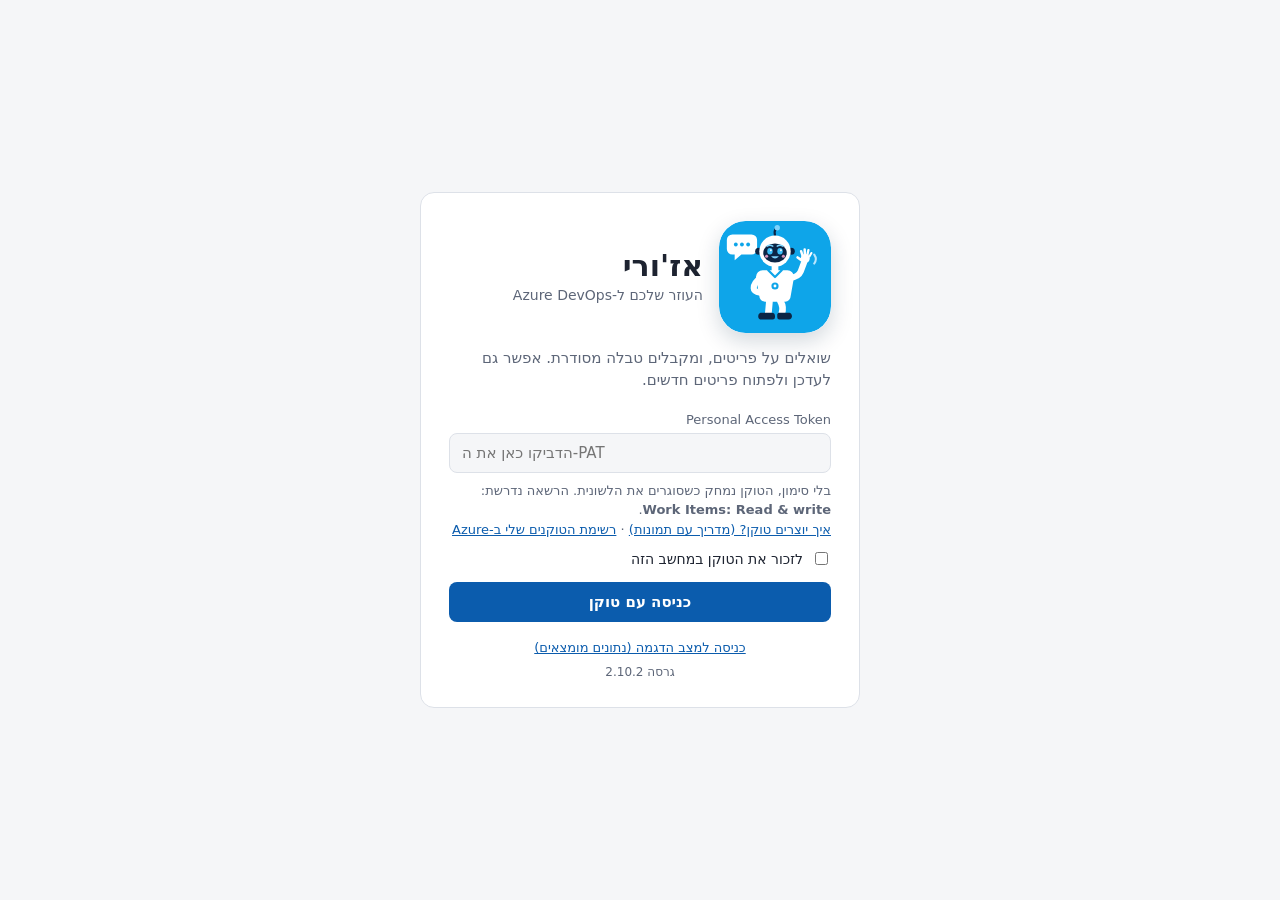
==== commit e47d013c: "2.10.2: Hebrew voice typing (mic button) in chat and breakdown dialog Co-Authored-By: Claude Opus 5." ====
--- a/index.html
+++ b/index.html
@@ -226,5 +226,6 @@
 <script src="js/breakdown-ui.js"></script>
 <script src="js/breakdown-create.js"></script>
 <script src="js/core.js"></script>
+<script src="js/voice.js"></script>
 </body>
 </html>
--- a/css/app.css
+++ b/css/app.css
@@ -465,3 +465,12 @@
 .svctable input,.svctable select,.svctable textarea{width:100%;padding:6px 8px;border:1px solid var(--line);border-radius:6px;background:var(--panel);font:inherit;color:inherit}
 .svctable textarea{resize:vertical;min-width:200px}
 .svctable td:nth-child(2){width:80px}.svctable td:nth-child(5),.svctable td:nth-child(6){width:50px;text-align:center}
+/* voice typing */
+.btn.mic{display:inline-flex;align-items:center;justify-content:center;padding:0;width:44px;height:44px;flex:none}
+.btn.mic svg{width:20px;height:20px}
+.btn.mic.rec{background:#d92d20;color:#fff;border-color:#d92d20;animation:micpulse 1.2s ease-in-out infinite}
+@keyframes micpulse{0%,100%{box-shadow:0 0 0 0 rgba(217,45,32,.45)}50%{box-shadow:0 0 0 6px rgba(217,45,32,0)}}
+@media (prefers-reduced-motion:reduce){.btn.mic.rec{animation:none}}
+.micwrap{display:flex;gap:6px;align-items:flex-start}
+.micwrap > textarea{flex:1}
+.micwrap .btn.mic{width:38px;height:38px}
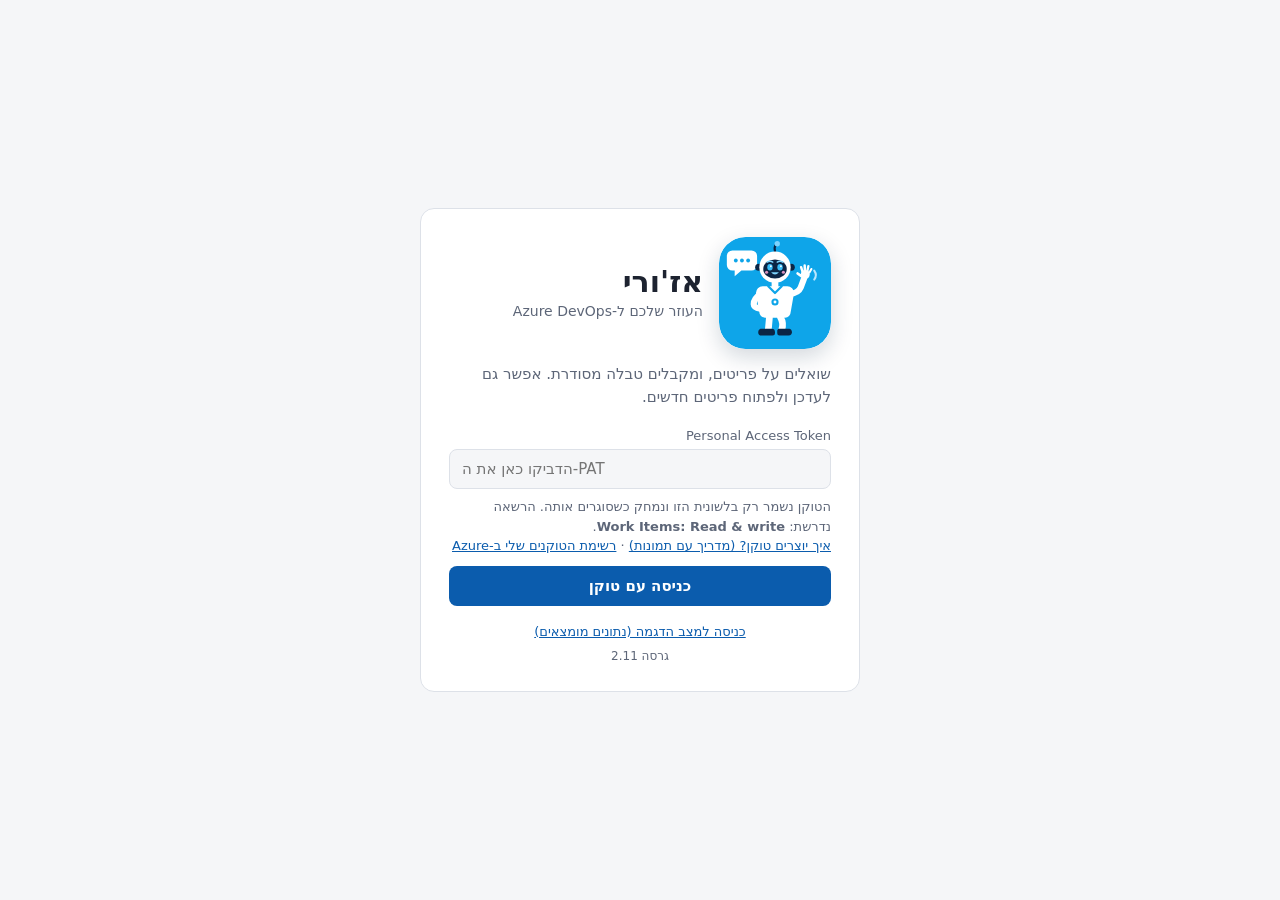
==== commit 89e9793d: "2.11: update permissions (own squad/area only, exceptions table, admin-only settings save); tokens k" ====
--- a/index.html
+++ b/index.html
@@ -28,10 +28,9 @@
       <label for="pat">Personal Access Token</label>
       <input class="field" id="pat" type="password" autocomplete="off" spellcheck="false" placeholder="הדביקו כאן את ה-PAT">
       <p class="small" style="margin:8px 0 10px">
-        בלי סימון, הטוקן נמחק כשסוגרים את הלשונית. הרשאה נדרשת: <b>Work Items: Read &amp; write</b>.<br>
+        הטוקן נשמר רק בלשונית הזו ונמחק כשסוגרים אותה. הרשאה נדרשת: <b>Work Items: Read &amp; write</b>.<br>
         <a href="help.html#token" target="_blank" rel="noopener">איך יוצרים טוקן? (מדריך עם תמונות)</a> · <a id="patHelp" target="_blank" rel="noopener">רשימת הטוקנים שלי ב-Azure</a>
       </p>
-      <label class="remember"><input type="checkbox" id="remember"> לזכור את הטוקן במחשב הזה</label>
       <button class="btn block" id="patBtn" type="submit">כניסה עם טוקן</button>
     </form>
 
@@ -174,6 +173,7 @@
     <button type="button" data-tab="fields">שדות חובה</button>
     <button type="button" data-tab="template">תבנית Description</button>
     <button type="button" data-tab="shared">Shared Services</button>
+    <button type="button" data-tab="perms">הרשאות</button>
     <button type="button" data-tab="github">חיבור ל-GitHub</button>
   </nav>
   <div class="tp-types" id="teamTypesRow"><span class="muted">סוג פריט:</span><div class="segs" id="teamTypes"></div></div>
@@ -216,6 +216,7 @@
 
 <div class="toast" id="toast"></div>
 
+<script src="js/perm.js"></script>
 <script src="js/team.js"></script>
 <script src="js/meta.js"></script>
 <script src="js/team-settings.js"></script>
--- a/css/app.css
+++ b/css/app.css
@@ -474,3 +474,27 @@
 .micwrap{display:flex;gap:6px;align-items:flex-start}
 .micwrap > textarea{flex:1}
 .micwrap .btn.mic{width:38px;height:38px}
+.btn.mic.mic-float{position:fixed;z-index:60;width:30px;height:30px;padding:0;border-radius:999px;background:var(--panel);color:var(--accent);border:1px solid var(--line);box-shadow:0 1px 4px rgba(0,0,0,.18)}
+.btn.mic.mic-float svg{width:16px;height:16px}
+.btn.mic.mic-float.hidden{display:none}
+.mic-bubble{position:fixed;z-index:60;max-width:320px;background:#1d2330;color:#fff;font-size:13px;padding:5px 9px;border-radius:8px;opacity:.92}
+.btn.mic.mic-float.rec{background:#d92d20;color:#fff;border-color:#d92d20}
+
+/* send by email: menu of mail apps */
+.mailwrap { position: relative; display: inline-block; }
+.mailmenu { position: absolute; top: calc(100% + 4px); inset-inline-end: 0; z-index: 30; min-width: 290px; background: var(--panel); border: 1px solid var(--line); border-radius: 8px; box-shadow: 0 6px 20px rgba(0,0,0,.15); padding: 4px; }
+.mailmenu button { display: block; width: 100%; text-align: start; background: none; border: 0; border-radius: 6px; padding: 7px 10px; cursor: pointer; color: inherit; font: inherit; }
+.mailmenu button:hover, .mailmenu button:focus-visible { background: var(--accent-soft); }
+.mailmenu button b { display: block; font-size: 13px; }
+.mailmenu button span { display: block; font-size: 11.5px; opacity: .75; }
+.mailmenu button.last b::after { content: " · אחרון"; font-weight: normal; opacity: .6; }
+
+/* permissions: rows of other squads are read only */
+tr.locked td.ed { cursor: default; }
+tr.locked td.ed:hover { background: inherit; outline: none; }
+tr.locked .rowedit { opacity: .7; }
+.permme { background: var(--accent-soft); border-radius: 8px; padding: 10px 12px; margin-bottom: 10px; line-height: 1.7; }
+.permintro p { margin: 0 0 6px; }
+.permtable input,.permtable select,.permtable textarea{width:100%;box-sizing:border-box;padding:6px 8px;border:1px solid var(--line);border-radius:6px;background:var(--panel);font:inherit;color:inherit}
+.permtable td:first-child { min-width: 200px; }
+.err-inline { color: var(--bad); }
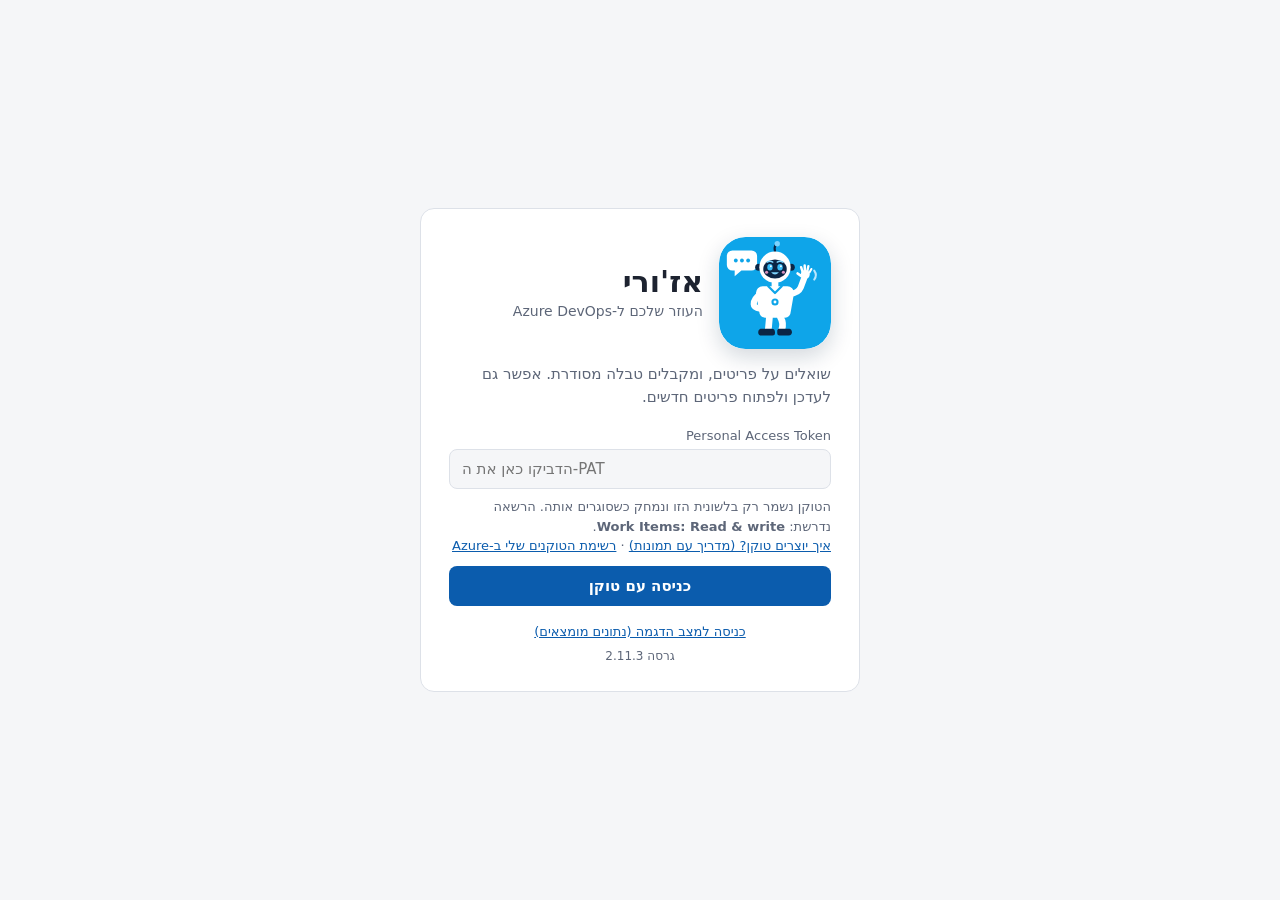
==== commit 3c6e52a0: "2.11.3: hide Microsoft sign-in (not set up); permission pickers show and save the choice at once Co-" ====
--- a/index.html
+++ b/index.html
@@ -16,7 +16,7 @@
     <div class="brand"><img class="brand-bot" src="img/azuri.svg" alt="" width="112" height="112"><div><h1>אז'ורי</h1><p class="brand-sub">העוזר שלכם ל-Azure DevOps</p></div></div>
     <p>שואלים על פריטים, ומקבלים טבלה מסודרת. אפשר גם לעדכן ולפתוח פריטים חדשים.</p>
 
-    <div id="msBlock">
+    <div id="msBlock" class="hidden"><!-- shown only when Microsoft sign-in is set up (CONFIG.CLIENT_ID + MSAL) -->
       <button class="btn block ms" id="msLogin">
         <svg viewBox="0 0 21 21" aria-hidden="true"><rect x="1" y="1" width="9" height="9" fill="#f25022"/><rect x="11" y="1" width="9" height="9" fill="#7fba00"/><rect x="1" y="11" width="9" height="9" fill="#00a4ef"/><rect x="11" y="11" width="9" height="9" fill="#ffb900"/></svg>
         התחברות עם חשבון Microsoft
--- a/css/app.css
+++ b/css/app.css
@@ -498,3 +498,19 @@
 .permtable input,.permtable select,.permtable textarea{width:100%;box-sizing:border-box;padding:6px 8px;border:1px solid var(--line);border-radius:6px;background:var(--panel);font:inherit;color:inherit}
 .permtable td:first-child { min-width: 200px; }
 .err-inline { color: var(--bad); }
+.mpk .pk-panel{min-width:300px}
+.mpk-list{max-height:240px;overflow:auto}
+.mpk-opt{display:flex;align-items:center;gap:6px;padding:5px 8px;border-radius:6px;cursor:pointer;font-size:14px;color:var(--ink);margin:0}
+.mpk-opt:hover{background:var(--accent-soft)}
+.mpk-opt small{color:var(--muted);font-size:11px;margin-inline-start:auto}
+.mpk-bar{display:flex;gap:6px;align-items:center;border-top:1px solid var(--line);padding-top:6px;margin-top:4px;position:sticky;bottom:0;background:var(--panel)}
+.mpk-bar .sp{flex:1}
+.mpk-chips{display:flex;flex-wrap:wrap;gap:4px}
+.mpk-chip{background:var(--accent-soft);color:var(--accent);border-radius:999px;padding:1px 8px;font-size:12px;white-space:nowrap}
+.btn.mini{padding:5px 10px;font-size:13px}
+.permtable .pfilter th{background:var(--panel);padding:4px}
+.permtable .pfilter input,.permtable .pfilter select{font-size:12px;padding:4px 6px}
+.permtable .picker{position:relative}
+.mpk-node{display:flex;align-items:center;gap:2px;border-radius:6px}
+.mpk-node .mpk-opt{flex:1}
+.mpk-opt input:disabled{opacity:.6}
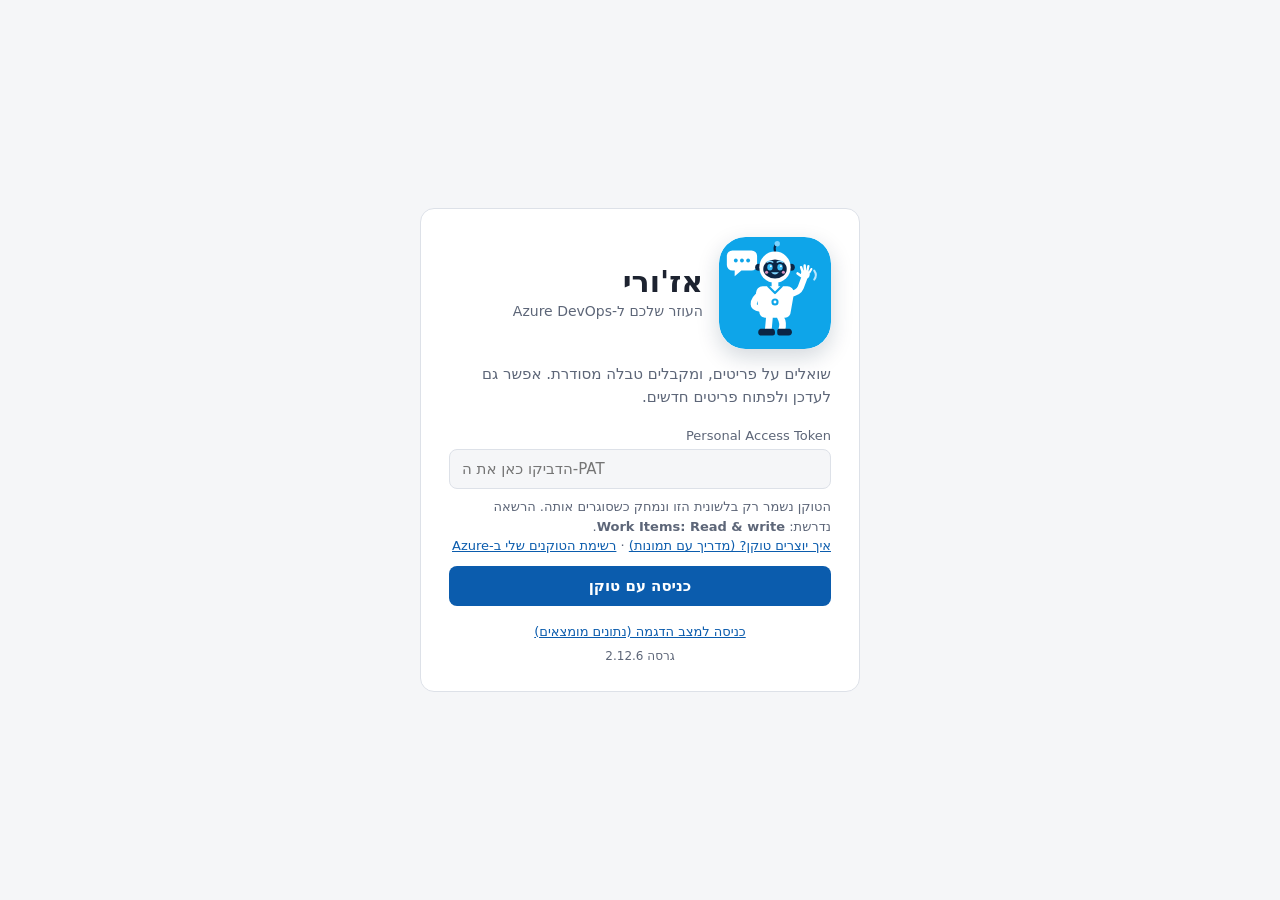
==== commit 0a8bbdb3: "2.12.6: parent title column named 'תיאור Parent'; new version notice with refresh Co-Authored-By: Cl" ====
--- a/index.html
+++ b/index.html
@@ -58,6 +58,7 @@
     <a class="btn info" id="helpBtn" href="help.html#usage" target="_blank" rel="noopener">מדריך</a>
     <button class="btn iconbtn danger-ic" id="logoutBtn" title="התנתקות" aria-label="התנתקות"><svg viewBox="0 0 24 24" aria-hidden="true" fill="none" stroke="currentColor" stroke-width="2" stroke-linecap="round" stroke-linejoin="round"><path d="M14 4H6a1 1 0 0 0-1 1v14a1 1 0 0 0 1 1h8"/><circle cx="11" cy="12" r=".6" fill="currentColor"/><path d="M15 12h7"/><path d="M19 9l3 3-3 3"/></svg></button>
   </header>
+  <div class="banner upd hidden" id="updateBanner" role="status">יש גרסה חדשה של אז'ורי (<span class="uv"></span>). <button type="button" class="btn mini">רענון</button> <small>מה שכתבתם בצ'אט יימחק</small></div>
   <div class="banner hidden" id="demoBanner">מצב הדגמה: הנתונים מומצאים ולא מגיעים מ-Azure DevOps</div>
   <main id="chat"><div class="wrap" id="msgs"></div></main>
   <footer>
--- a/css/app.css
+++ b/css/app.css
@@ -514,3 +514,24 @@
 .mpk-node{display:flex;align-items:center;gap:2px;border-radius:6px}
 .mpk-node .mpk-opt{flex:1}
 .mpk-opt input:disabled{opacity:.6}
+.pk-sughead{font-size:12px;color:var(--muted);padding:4px 8px 2px;font-weight:600}
+.pk-sug{display:flex;flex-direction:column;align-items:flex-start;width:100%}
+.pk-sug.sel{background:var(--accent-soft)}
+.pk-sug small{color:var(--muted);font-size:11px}
+.pk-switch{display:block;width:100%;text-align:start;border:0;border-top:1px solid var(--line);background:none;color:var(--accent);padding:7px 8px;margin-top:4px;font:inherit;font-size:13px;cursor:pointer}
+.pk-switch:hover{background:var(--accent-soft)}
+
+/* connection check: green when it works, red when it does not */
+.conn-ok{color:#1a7f37;font-weight:600}
+.conn-bad{color:var(--bad);font-weight:600}
+@media (prefers-color-scheme: dark){.conn-ok{color:#4ac26b}}
+
+/* report columns: drag to reorder */
+.colrow[draggable=true]{cursor:grab}
+.colrow.dragging{opacity:.45}
+.colrow.drop-before{box-shadow:0 -3px 0 var(--accent)}
+.colrow.drop-after{box-shadow:0 3px 0 var(--accent)}
+.colrow .grip{color:var(--muted);width:14px;text-align:center;letter-spacing:-2px;user-select:none}
+
+.banner.upd{background:var(--accent-soft);color:var(--ink);display:flex;gap:10px;align-items:center;justify-content:center}
+.banner.upd small{color:var(--muted)}
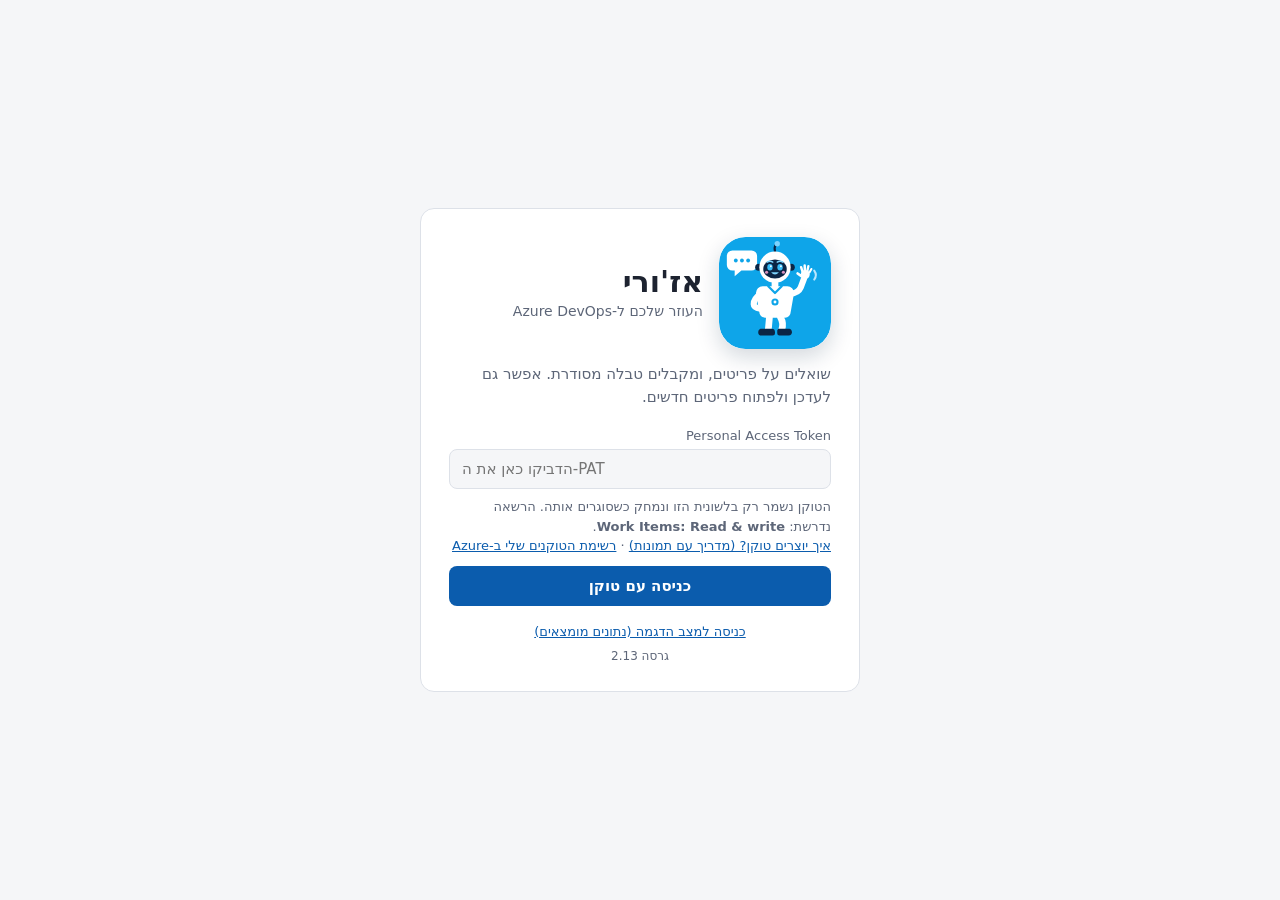
==== commit 97bccff9: "2.13: Ask Azuri - free questions become queries (chips, defaults, dictionary) Co-Authored-By: Claude" ====
--- a/index.html
+++ b/index.html
@@ -175,6 +175,7 @@
     <button type="button" data-tab="template">תבנית Description</button>
     <button type="button" data-tab="shared">Shared Services</button>
     <button type="button" data-tab="perms">הרשאות</button>
+    <button type="button" data-tab="dict">מילון לשאלות</button>
     <button type="button" data-tab="github">חיבור ל-GitHub</button>
   </nav>
   <div class="tp-types" id="teamTypesRow"><span class="muted">סוג פריט:</span><div class="segs" id="teamTypes"></div></div>
@@ -224,6 +225,7 @@
 <script src="js/pickers.js"></script>
 <script src="js/edit.js"></script>
 <script src="js/search.js"></script>
+<script src="js/ask.js"></script>
 <script src="js/breakdown.js"></script>
 <script src="js/breakdown-ui.js"></script>
 <script src="js/breakdown-create.js"></script>
--- a/css/app.css
+++ b/css/app.css
@@ -535,3 +535,12 @@
 
 .banner.upd{background:var(--accent-soft);color:var(--ink);display:flex;gap:10px;align-items:center;justify-content:center}
 .banner.upd small{color:var(--muted)}
+
+/* Ask Azuri: what was understood */
+.ask-head{margin-bottom:6px}
+.ask-chips{display:flex;flex-wrap:wrap;gap:6px;margin-bottom:10px}
+.ask-chip{display:inline-flex;align-items:center;gap:4px;background:var(--accent-soft);color:var(--ink);border-radius:999px;padding:3px 4px 3px 10px;font-size:13px}
+.ask-chip button{border:0;background:none;color:var(--muted);cursor:pointer;font-size:12px;padding:0 6px;border-radius:999px}
+.ask-chip button:hover{background:var(--panel);color:var(--bad)}
+.ask-bar{display:flex;gap:8px;flex-wrap:wrap}
+.ask-hint{font-size:12px;margin-top:8px}
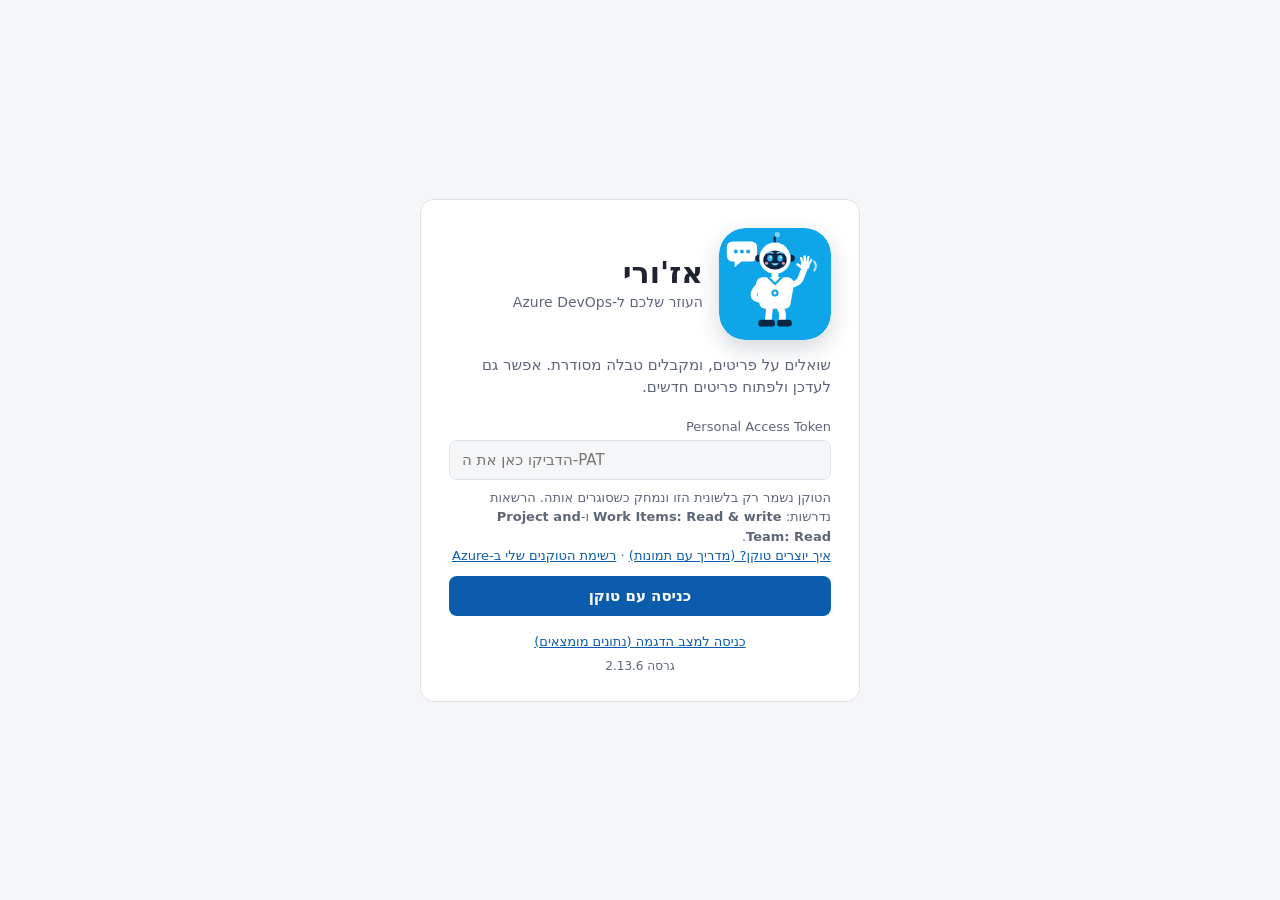
==== commit 89bb0ce4: "2.13.6: any spelling of 'squad' is the Leading Squad; clear message when the token cannot read teams" ====
--- a/index.html
+++ b/index.html
@@ -28,7 +28,7 @@
       <label for="pat">Personal Access Token</label>
       <input class="field" id="pat" type="password" autocomplete="off" spellcheck="false" placeholder="הדביקו כאן את ה-PAT">
       <p class="small" style="margin:8px 0 10px">
-        הטוקן נשמר רק בלשונית הזו ונמחק כשסוגרים אותה. הרשאה נדרשת: <b>Work Items: Read &amp; write</b>.<br>
+        הטוקן נשמר רק בלשונית הזו ונמחק כשסוגרים אותה. הרשאות נדרשות: <b>Work Items: Read &amp; write</b> ו-<b>Project and Team: Read</b>.<br>
         <a href="help.html#token" target="_blank" rel="noopener">איך יוצרים טוקן? (מדריך עם תמונות)</a> · <a id="patHelp" target="_blank" rel="noopener">רשימת הטוקנים שלי ב-Azure</a>
       </p>
       <button class="btn block" id="patBtn" type="submit">כניסה עם טוקן</button>
--- a/css/app.css
+++ b/css/app.css
@@ -544,3 +544,13 @@
 .ask-chip button:hover{background:var(--panel);color:var(--bad)}
 .ask-bar{display:flex;gap:8px;flex-wrap:wrap}
 .ask-hint{font-size:12px;margin-top:8px}
+
+.ask-qs:empty{display:none}
+.ask-q{background:var(--warn-soft);border-radius:8px;padding:10px 12px;margin-bottom:10px}
+.ask-opts{display:flex;flex-wrap:wrap;gap:6px;margin-top:6px;align-items:center}
+.ask-opts select{padding:5px 8px;border:1px solid var(--line);border-radius:6px;background:var(--panel);font:inherit;color:inherit}
+
+.ask-why{display:flex;flex-wrap:wrap;gap:6px;align-items:center;margin-top:6px;font-size:13px}
+.ask-wiql{margin-top:6px;font-size:12px}
+.ask-wiql summary{cursor:pointer;color:var(--muted)}
+.ask-wiql pre{white-space:pre-wrap;word-break:break-word;background:var(--bg);border:1px solid var(--line);border-radius:6px;padding:8px;margin:6px 0 0;text-align:left}
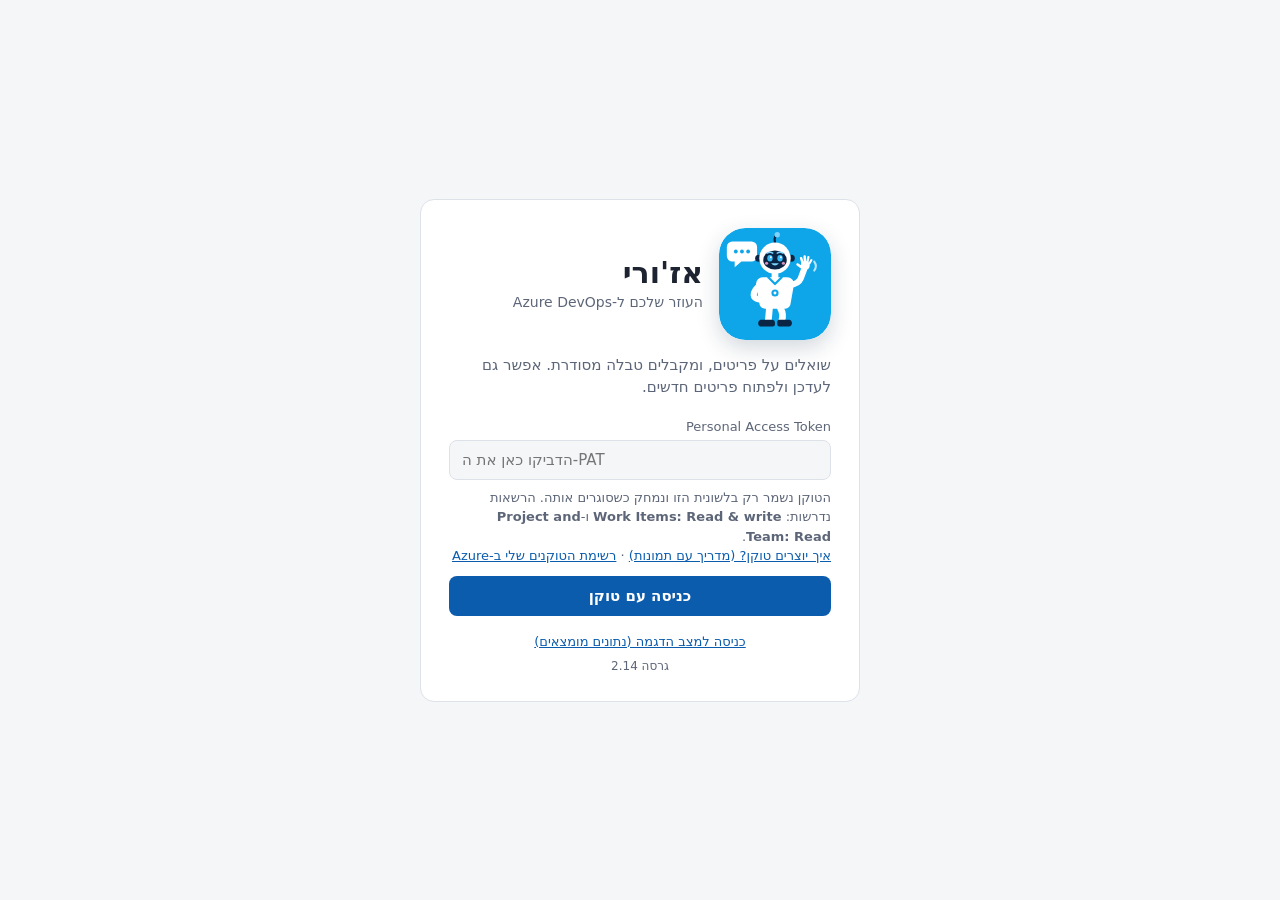
==== commit 70559c61: "2.14: GitHub connection bar on every settings tab; check and save buttons follow the connection Co-A" ====
--- a/index.html
+++ b/index.html
@@ -170,6 +170,13 @@
     <button class="btn ghost" id="teamClose" type="button">סגירה</button>
   </div>
   <div class="tp-confirm hidden" id="teamConfirm" role="alert"></div>
+  <div class="ghbar" id="ghBar" role="status">
+    <b>GitHub:</b> <span id="ghBarMsg"></span>
+    <input class="field" id="ghBarTok" type="password" autocomplete="off" spellcheck="false" placeholder="הדביקו GitHub token" aria-label="GitHub token">
+    <button class="btn mini" id="ghBarCheck" type="button">בדיקת חיבור</button>
+    <button class="btn ghost mini" id="ghBarChange" type="button">החלפת token</button>
+    <button class="btn ghost mini" id="ghBarHelp" type="button">איך יוצרים token?</button>
+  </div>
   <nav class="tabs" id="teamTabs" aria-label="לשוניות">
     <button type="button" data-tab="fields">שדות חובה</button>
     <button type="button" data-tab="template">תבנית Description</button>
--- a/css/app.css
+++ b/css/app.css
@@ -554,3 +554,8 @@
 .ask-wiql{margin-top:6px;font-size:12px}
 .ask-wiql summary{cursor:pointer;color:var(--muted)}
 .ask-wiql pre{white-space:pre-wrap;word-break:break-word;background:var(--bg);border:1px solid var(--line);border-radius:6px;padding:8px;margin:6px 0 0;text-align:left}
+
+/* GitHub connection bar on top of the settings tabs */
+.ghbar{display:flex;flex-wrap:wrap;align-items:center;gap:8px;padding:8px 18px;border-bottom:1px solid var(--line);font-size:13px;background:var(--bg)}
+.ghbar .field{width:auto;flex:1;min-width:200px;max-width:360px;padding:6px 10px;direction:ltr}
+.ghbar .btn:disabled,.tp-head .btn:disabled,#ghSave:disabled{background:var(--line);color:var(--muted);border-color:var(--line);cursor:not-allowed}
